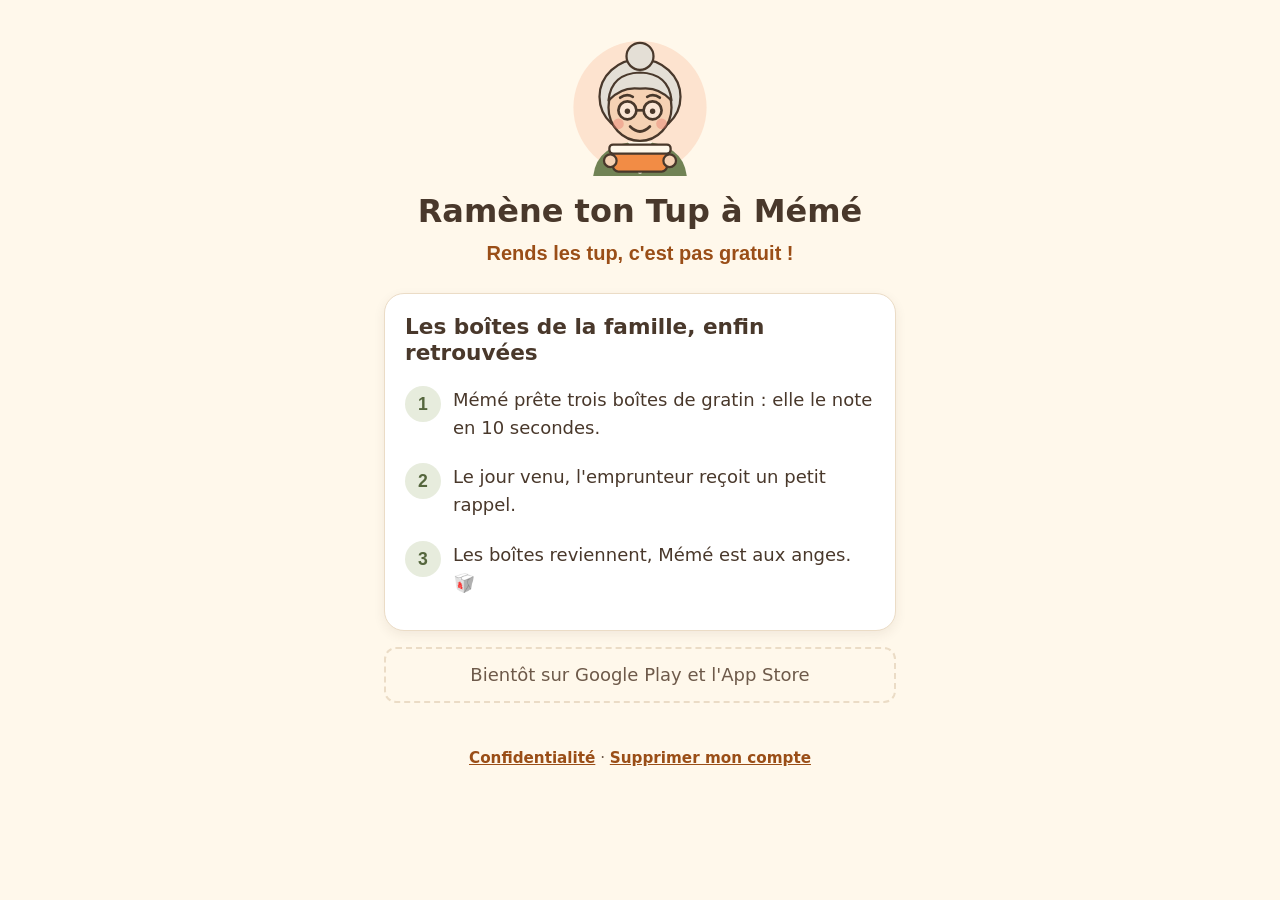
==== index.html @ 7b8d82e2 "Add files via upload" ====
<!doctype html>
<html lang="fr">
<head>
  <meta charset="utf-8">
  <meta name="viewport" content="width=device-width, initial-scale=1">
  <title>Ramène ton Tup à Mémé</title>
  <meta name="description" content="L'application familiale qui retrouve les boîtes prêtées. Rends les tup, c'est pas gratuit !">
  <link rel="stylesheet" href="style.css">
</head>
<body>
<main>
  <div class="hero">
    <img src="meme.svg" alt="" width="144" height="144">
    <h1>Ramène ton Tup à Mémé</h1>
    <p class="slogan">Rends les tup, c'est pas gratuit !</p>
  </div>

  <div class="card">
    <h2>Les boîtes de la famille, enfin retrouvées</h2>
    <ol class="steps">
      <li><span>Mémé prête trois boîtes de gratin : elle le note en 10 secondes.</span></li>
      <li><span>Le jour venu, l'emprunteur reçoit un petit rappel.</span></li>
      <li><span>Les boîtes reviennent, Mémé est aux anges. 🥡</span></li>
    </ol>
  </div>

  <div class="stores">
    <p class="soon">Bientôt sur Google Play et l'App Store</p>
  </div>

  <footer>
    <p><a href="confidentialite.html">Confidentialité</a> · <a href="suppression-compte.html">Supprimer mon compte</a></p>
  </footer>
</main>
</body>
</html>
---- style.css ----
/* Ramène ton Tup à Mémé — mini-site. Mêmes couleurs et contrastes que l'application. */
:root {
  --cream: #fff8eb;
  --surface: #ffffff;
  --surface-alt: #fbebd3;
  --border: #ebdcc6;
  --text: #49382b;
  --muted: #6e5a4a;
  --orange: #f28c45;
  --orange-soft: #fde3cf;
  --orange-text: #9a4e17;
  --olive-text: #55663d;
  --olive-soft: #e7ecdd;
  --danger-text: #a8443a;
  --danger-soft: #fbe1dd;
  --radius: 20px;
}

* { box-sizing: border-box; }

html { -webkit-text-size-adjust: 100%; }

body {
  margin: 0;
  background: var(--cream);
  color: var(--text);
  font-family: 'Nunito', system-ui, -apple-system, 'Segoe UI', Roboto, sans-serif;
  font-size: 1.125rem;
  line-height: 1.55;
}

main {
  max-width: 34rem;
  margin: 0 auto;
  padding: 2rem 1rem 3rem;
}

h1, h2, .code {
  font-family: 'Fredoka', 'Nunito', system-ui, sans-serif;
  font-weight: 600;
  line-height: 1.2;
}

h1 { font-size: 2rem; margin: 0.5rem 0; text-align: center; }
h2 { font-size: 1.35rem; margin: 0 0 0.75rem; }
p { margin: 0 0 0.75rem; }

.hero { text-align: center; margin-bottom: 1.5rem; }
.hero img { width: 9rem; height: 9rem; }
.slogan { color: var(--orange-text); font-family: 'Fredoka', sans-serif; font-weight: 600; font-size: 1.25rem; }

.card {
  background: var(--surface);
  border: 1px solid var(--border);
  border-radius: var(--radius);
  padding: 1.25rem;
  margin-bottom: 1rem;
  box-shadow: 0 4px 12px rgba(73, 56, 43, 0.08);
}

.code-box {
  background: var(--orange-soft);
  border-radius: 12px;
  padding: 1rem 0.5rem;
  text-align: center;
  margin: 0.5rem 0 0.75rem;
}

.code {
  font-size: 2.4rem;
  letter-spacing: 0.2em;
  margin: 0;
  /* Compense l'espacement après le dernier caractère pour rester centré */
  padding-left: 0.2em;
  user-select: all;
  -webkit-user-select: all;
}

.button {
  display: flex;
  align-items: center;
  justify-content: center;
  gap: 0.5rem;
  width: 100%;
  min-height: 4rem;
  padding: 0.75rem 1.5rem;
  border-radius: 999px;
  border: 2px solid var(--text);
  background: var(--surface);
  color: var(--text);
  font: 800 1.125rem/1.2 'Nunito', system-ui, sans-serif;
  text-decoration: none;
  cursor: pointer;
}

.button + .button { margin-top: 0.75rem; }

/* Bouton principal : texte brun sur orange (contraste 4.6:1, comme dans l'app) */
.button.primary { background: var(--orange); border-color: var(--orange); box-shadow: 0 6px 16px rgba(73, 56, 43, 0.16); }

.button:focus-visible { outline: 3px solid var(--text); outline-offset: 3px; }

.steps { margin: 0; padding: 0; list-style: none; counter-reset: step; }
.steps li {
  counter-increment: step;
  display: flex;
  gap: 0.75rem;
  align-items: flex-start;
  padding: 0.5rem 0;
}
.steps li::before {
  content: counter(step);
  flex: 0 0 2.25rem;
  height: 2.25rem;
  border-radius: 999px;
  background: var(--olive-soft);
  color: var(--olive-text);
  font: 600 1.1rem/2.25rem 'Fredoka', sans-serif;
  text-align: center;
}

.muted { color: var(--muted); font-size: 1rem; }
.center { text-align: center; }

.notice {
  border-radius: 12px;
  padding: 0.75rem 1rem;
  font-weight: 700;
}
.notice.ok { background: var(--olive-soft); color: var(--olive-text); }
.notice.error { background: var(--danger-soft); color: var(--danger-text); }

.stores { display: grid; gap: 0.75rem; }
.soon {
  border: 2px dashed var(--border);
  border-radius: 12px;
  padding: 0.75rem 1rem;
  color: var(--muted);
  text-align: center;
}

[hidden] { display: none !important; }

footer { text-align: center; color: var(--muted); font-size: 0.95rem; margin-top: 2rem; }
footer a { color: var(--orange-text); }

/* Pages de texte (confidentialité, suppression du compte) */
main a { color: var(--orange-text); font-weight: 700; }
.card ul { margin: 0 0 0.75rem; padding-left: 1.25rem; }
.card li { margin-bottom: 0.35rem; }
.card h2:not(:first-child) { margin-top: 1.25rem; }
.updated { text-align: center; color: var(--muted); font-size: 1rem; margin-bottom: 1.5rem; }
/* Repère les passages à compléter avant publication */
mark.todo { background: #ffe066; color: var(--text); padding: 0 0.25em; border-radius: 4px; }
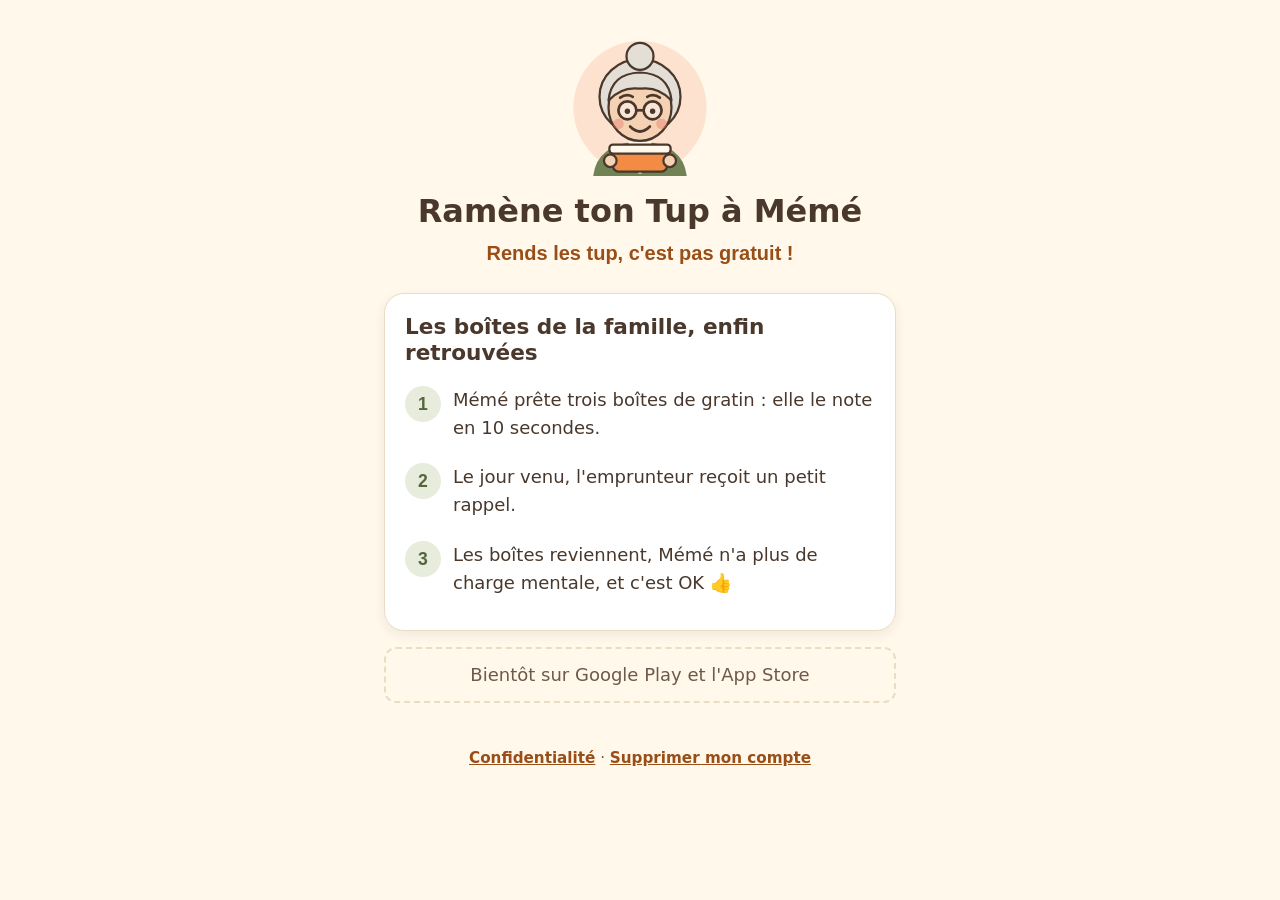
==== commit 380c34bf: "Add files via upload rectifications" ====
--- a/index.html
+++ b/index.html
@@ -20,7 +20,7 @@
     <ol class="steps">
       <li><span>Mémé prête trois boîtes de gratin : elle le note en 10 secondes.</span></li>
       <li><span>Le jour venu, l'emprunteur reçoit un petit rappel.</span></li>
-      <li><span>Les boîtes reviennent, Mémé est aux anges. 🥡</span></li>
+      <li><span>Les boîtes reviennent, Mémé n'a plus de charge mentale, et c'est OK 👍</span></li>
     </ol>
   </div>
 
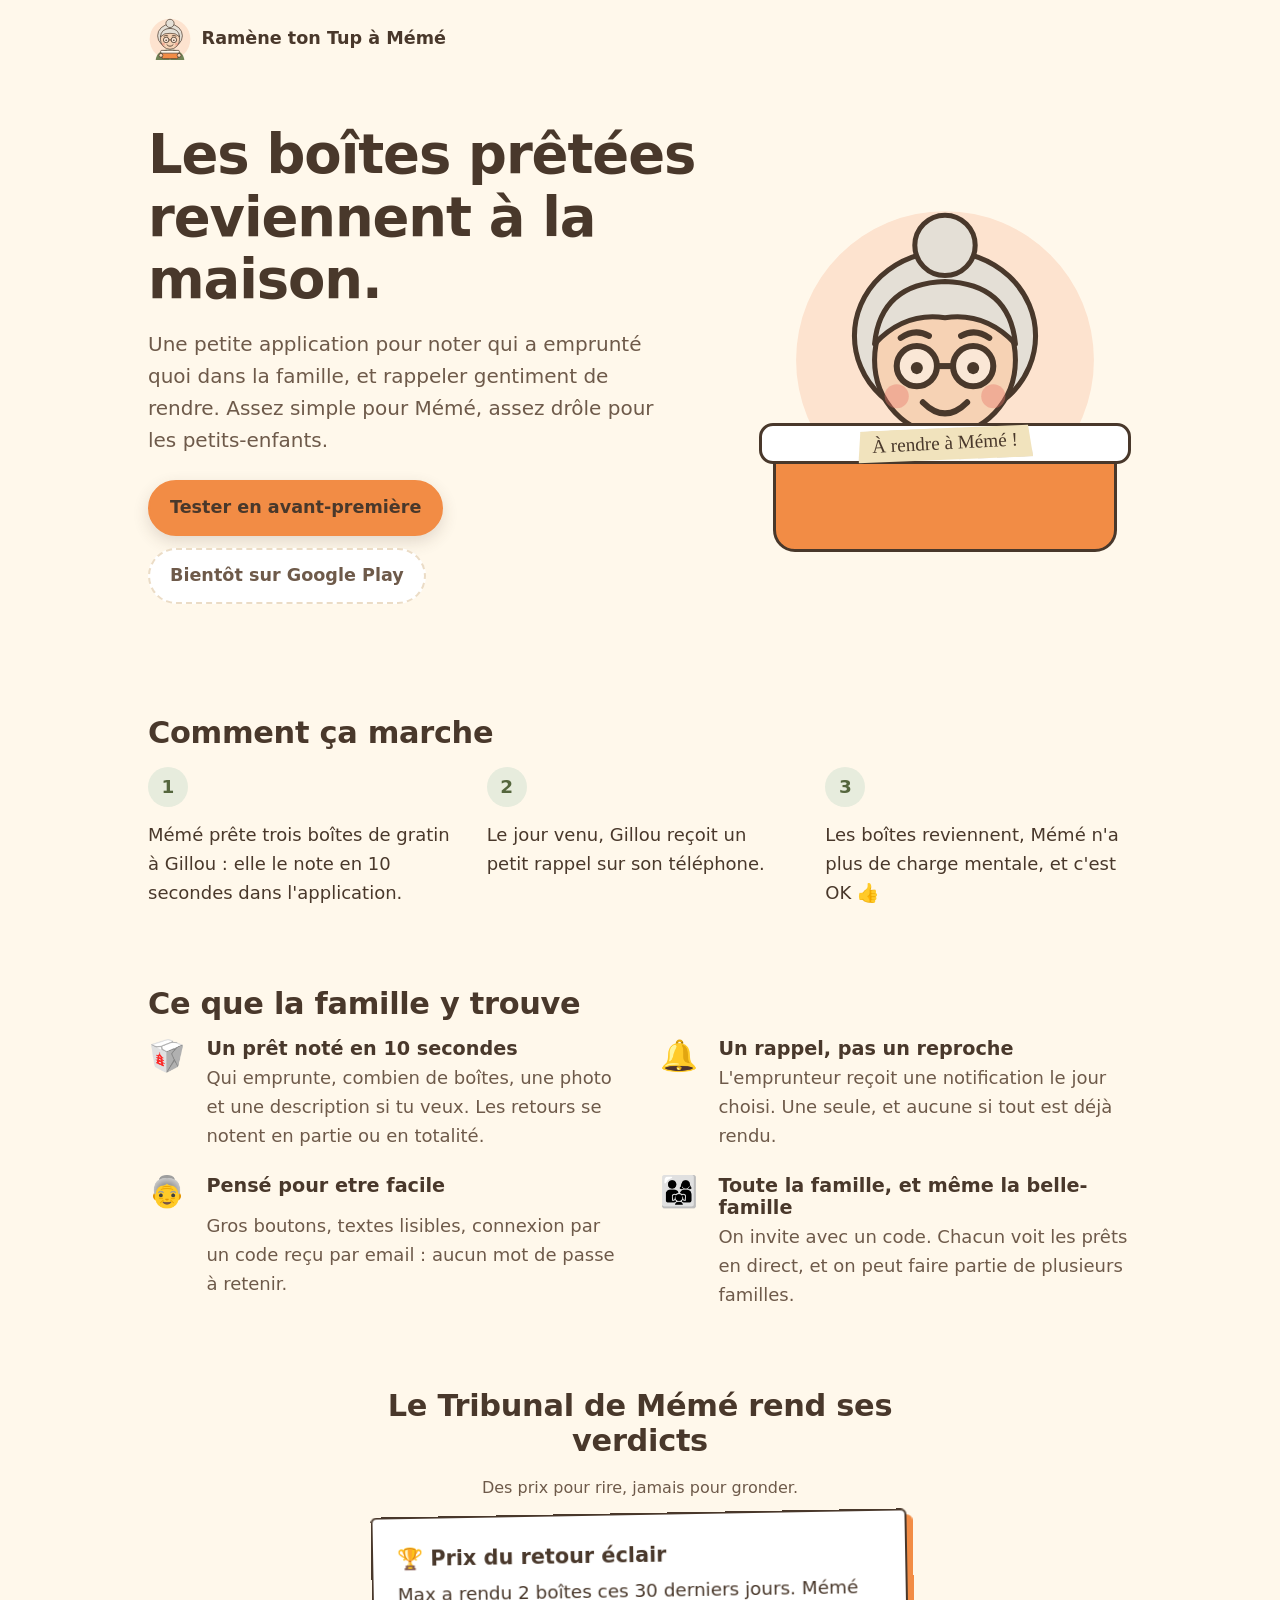
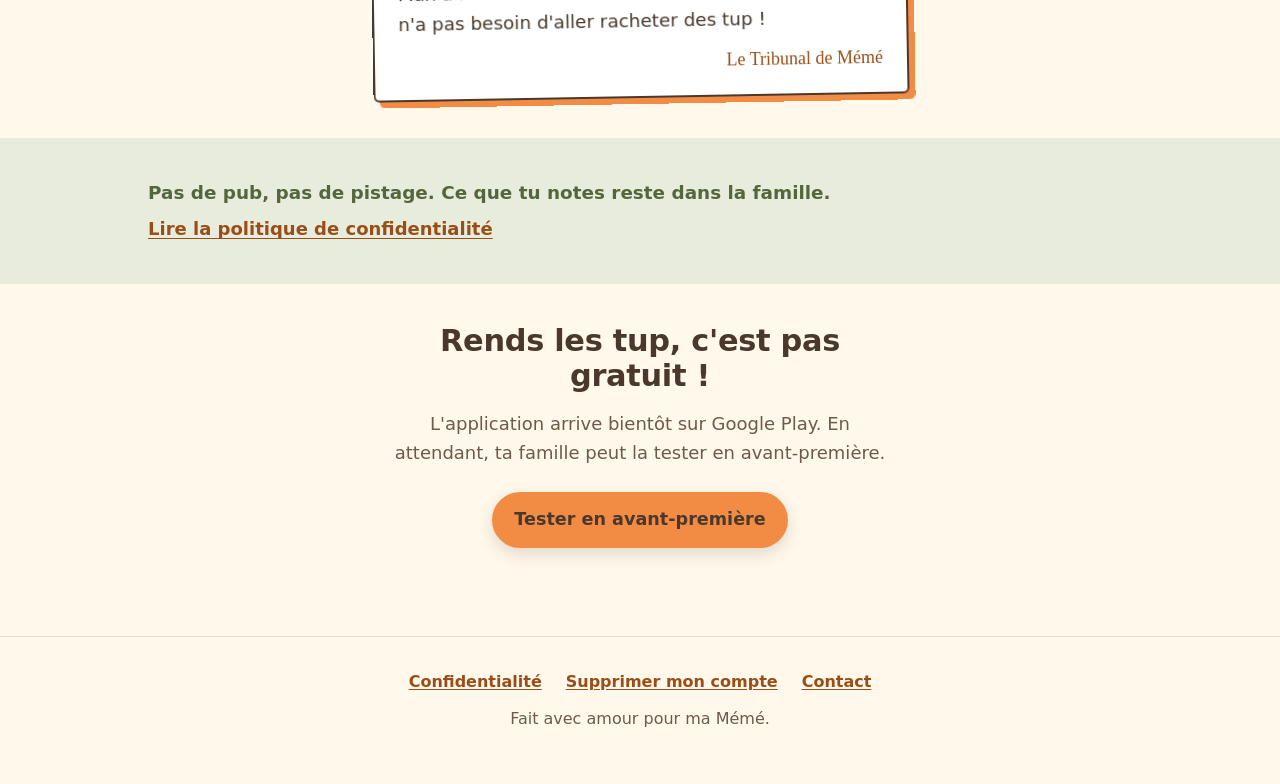
==== commit 75a95f88: "Add files via upload V2 site vitrine" ====
--- a/index.html
+++ b/index.html
@@ -4,33 +4,123 @@
   <meta charset="utf-8">
   <meta name="viewport" content="width=device-width, initial-scale=1">
   <title>Ramène ton Tup à Mémé</title>
-  <meta name="description" content="L'application familiale qui retrouve les boîtes prêtées. Rends les tup, c'est pas gratuit !">
+  <meta name="description" content="L'application familiale qui note les boîtes prêtées et rappelle de les rendre. Rends les tup, c'est pas gratuit !">
+  <meta name="theme-color" content="#FFF8EB">
+  <meta property="og:type" content="website">
+  <meta property="og:locale" content="fr_FR">
+  <meta property="og:title" content="Ramène ton Tup à Mémé">
+  <meta property="og:description" content="Les boîtes prêtées reviennent à la maison. Rends les tup, c'est pas gratuit !">
+  <link rel="icon" href="meme.svg" type="image/svg+xml">
+  <link rel="apple-touch-icon" href="apple-touch-icon.png">
   <link rel="stylesheet" href="style.css">
 </head>
 <body>
+<header class="site-header">
+  <div class="wrap">
+    <a class="brand" href="./"><img src="meme.svg" alt="" width="44" height="44">Ramène ton Tup à Mémé</a>
+  </div>
+</header>
+
 <main>
-  <div class="hero">
-    <img src="meme.svg" alt="" width="144" height="144">
-    <h1>Ramène ton Tup à Mémé</h1>
-    <p class="slogan">Rends les tup, c'est pas gratuit !</p>
+  <section class="hero">
+    <div class="wrap">
+      <div class="hero-text">
+        <h1>Les boîtes prêtées reviennent à la maison.</h1>
+        <p class="lead">Une petite application pour noter qui a emprunté quoi dans la famille, et rappeler gentiment de rendre. Assez simple pour Mémé, assez drôle pour les petits-enfants.</p>
+        <div class="hero-actions">
+          <a class="button primary" href="mailto:bonjour@ramenetontup.fr?subject=Je%20veux%20tester%20l'application">Tester en avant-première</a>
+          <span class="button soon" aria-disabled="true">Bientôt sur Google Play</span>
+        </div>
+      </div>
+
+      <div class="scene" aria-hidden="true">
+        <img class="meme" src="meme.svg" alt="" width="200" height="200">
+        <div class="tup">
+          <div class="tup-lid"><span class="tape">À rendre à Mémé !</span></div>
+          <div class="tup-body"></div>
+        </div>
+      </div>
+    </div>
+  </section>
+
+  <section class="how">
+    <div class="wrap">
+      <h2>Comment ça marche</h2>
+      <ol class="steps">
+        <li><span>Mémé prête trois boîtes de gratin à Gillou : elle le note en 10 secondes dans l'application.</span></li>
+        <li><span>Le jour venu, Gillou reçoit un petit rappel sur son téléphone.</span></li>
+        <li><span>Les boîtes reviennent, Mémé n'a plus de charge mentale, et c'est OK 👍</span></li>
+      </ol>
+    </div>
+  </section>
+
+  <section>
+    <div class="wrap">
+      <h2>Ce que la famille y trouve</h2>
+      <ul class="features">
+        <li>
+          <span class="icon" aria-hidden="true">🥡</span>
+          <h3>Un prêt noté en 10 secondes</h3>
+          <p>Qui emprunte, combien de boîtes, une photo et une description si tu veux. Les retours se notent en partie ou en totalité.</p>
+        </li>
+        <li>
+          <span class="icon" aria-hidden="true">🔔</span>
+          <h3>Un rappel, pas un reproche</h3>
+          <p>L'emprunteur reçoit une notification le jour choisi. Une seule, et aucune si tout est déjà rendu.</p>
+        </li>
+        <li>
+          <span class="icon" aria-hidden="true">👵</span>
+          <h3>Pensé pour etre facile</h3>
+          <p>Gros boutons, textes lisibles, connexion par un code reçu par email : aucun mot de passe à retenir.</p>
+        </li>
+        <li>
+          <span class="icon" aria-hidden="true">👨‍👩‍👧</span>
+          <h3>Toute la famille, et même la belle-famille</h3>
+          <p>On invite avec un code. Chacun voit les prêts en direct, et on peut faire partie de plusieurs familles.</p>
+        </li>
+      </ul>
+    </div>
+  </section>
+
+  <section class="tribunal">
+    <div class="narrow">
+      <h2 class="center">Le Tribunal de Mémé rend ses verdicts</h2>
+      <p class="center muted">Des prix pour rire, jamais pour gronder.</p>
+      <div class="verdict">
+        <p class="prize">🏆 Prix du retour éclair</p>
+        <p class="ruling">Max a rendu 2 boîtes ces 30 derniers jours. Mémé n'a pas besoin d'aller racheter des tup !</p>
+        <p class="signature">Le Tribunal de Mémé</p>
+      </div>
+    </div>
+  </section>
+
+  <section class="reassure">
+    <div class="wrap">
+      <p>Pas de pub, pas de pistage. Ce que tu notes reste dans la famille.</p>
+      <a href="confidentialite.html">Lire la politique de confidentialité</a>
+    </div>
+  </section>
+
+  <section class="closing">
+    <div class="narrow">
+      <h2>Rends les tup, c'est pas gratuit !</h2>
+      <p class="lead">L'application arrive bientôt sur Google Play. En attendant, ta famille peut la tester en avant-première.</p>
+      <div class="hero-actions">
+        <a class="button primary" href="mailto:bonjour@ramenetontup.fr?subject=Je%20veux%20tester%20l'application">Tester en avant-première</a>
+      </div>
+    </div>
+  </section>
+</main>
+
+<footer>
+  <div class="wrap">
+    <nav aria-label="Liens utiles">
+      <a href="confidentialite.html">Confidentialité</a>
+      <a href="suppression-compte.html">Supprimer mon compte</a>
+      <a href="mailto:bonjour@ramenetontup.fr">Contact</a>
+    </nav>
+    <p>Fait avec amour pour ma Mémé.</p>
   </div>
-
-  <div class="card">
-    <h2>Les boîtes de la famille, enfin retrouvées</h2>
-    <ol class="steps">
-      <li><span>Mémé prête trois boîtes de gratin : elle le note en 10 secondes.</span></li>
-      <li><span>Le jour venu, l'emprunteur reçoit un petit rappel.</span></li>
-      <li><span>Les boîtes reviennent, Mémé n'a plus de charge mentale, et c'est OK 👍</span></li>
-    </ol>
-  </div>
-
-  <div class="stores">
-    <p class="soon">Bientôt sur Google Play et l'App Store</p>
-  </div>
-
-  <footer>
-    <p><a href="confidentialite.html">Confidentialité</a> · <a href="suppression-compte.html">Supprimer mon compte</a></p>
-  </footer>
-</main>
+</footer>
 </body>
 </html>
--- a/style.css
+++ b/style.css
@@ -1,4 +1,5 @@
-/* Ramène ton Tup à Mémé — mini-site. Mêmes couleurs et contrastes que l'application. */
+/* Ramène ton Tup à Mémé — mini-site. Mêmes couleurs et contrastes que l'application.
+   Aucune police ni script à télécharger : la page reste légère et ne collecte rien. */
 :root {
   --cream: #fff8eb;
   --surface: #ffffff;
@@ -9,45 +10,193 @@
   --orange: #f28c45;
   --orange-soft: #fde3cf;
   --orange-text: #9a4e17;
+  --olive: #718355;
   --olive-text: #55663d;
   --olive-soft: #e7ecdd;
+  --red: #e87568;
   --danger-text: #a8443a;
   --danger-soft: #fbe1dd;
+  --tape: #f1e3bd;
   --radius: 20px;
+  /* Arrondie quand le système en a une (iPhone, Mac), sinon la police du téléphone */
+  --round: ui-rounded, 'SF Pro Rounded', 'Nunito', 'Segoe UI Variable Display', system-ui, -apple-system, 'Segoe UI', Roboto, sans-serif;
+  --body: 'Nunito', system-ui, -apple-system, 'Segoe UI', Roboto, sans-serif;
+  /* L'écriture au feutre de Mémé sur le scotch */
+  --marker: 'Segoe Print', 'Bradley Hand', 'Chalkboard SE', 'Comic Neue', cursive;
 }
 
 * { box-sizing: border-box; }
-
 html { -webkit-text-size-adjust: 100%; }
 
 body {
   margin: 0;
   background: var(--cream);
   color: var(--text);
-  font-family: 'Nunito', system-ui, -apple-system, 'Segoe UI', Roboto, sans-serif;
+  font-family: var(--body);
   font-size: 1.125rem;
-  line-height: 1.55;
-}
-
-main {
+  line-height: 1.6;
+}
+
+h1, h2, h3, .code { font-family: var(--round); font-weight: 700; line-height: 1.15; }
+h1 { font-size: clamp(2.1rem, 7vw, 3.4rem); letter-spacing: -0.02em; margin: 0 0 1rem; }
+h2 { font-size: clamp(1.45rem, 4.5vw, 1.9rem); letter-spacing: -0.01em; margin: 0 0 1rem; }
+h3 { font-size: 1.2rem; margin: 0 0 0.25rem; }
+p { margin: 0 0 0.75rem; }
+
+a { color: var(--orange-text); font-weight: 700; text-underline-offset: 0.15em; }
+a:focus-visible, .button:focus-visible { outline: 3px solid var(--text); outline-offset: 3px; border-radius: 6px; }
+
+.wrap { max-width: 64rem; margin: 0 auto; padding: 0 1.25rem; }
+.narrow { max-width: 36rem; margin: 0 auto; padding: 0 1.25rem; }
+
+/* ---------------------------------------------------------------- En-tête et pied de page */
+.site-header { padding: 1rem 0; }
+.site-header .wrap { display: flex; align-items: center; justify-content: space-between; gap: 1rem; }
+.brand { display: inline-flex; align-items: center; gap: 0.6rem; color: var(--text); text-decoration: none; font-family: var(--round); font-weight: 700; font-size: 1.1rem; }
+.brand img { width: 2.75rem; height: 2.75rem; }
+
+footer { border-top: 1px solid var(--border); margin-top: 3rem; padding: 2rem 0 2.5rem; color: var(--muted); font-size: 1rem; text-align: center; }
+footer nav { display: flex; flex-wrap: wrap; justify-content: center; gap: 0.5rem 1.5rem; margin-bottom: 0.75rem; }
+
+/* ---------------------------------------------------------------- Accueil : la boîte de Mémé */
+.hero { padding: 1.5rem 0 3rem; }
+.hero .wrap { display: grid; gap: 2rem; align-items: center; }
+.hero-text .lead { font-size: 1.25rem; color: var(--muted); max-width: 32rem; }
+.hero-actions { display: flex; flex-wrap: wrap; gap: 0.75rem; margin-top: 1.5rem; }
+.hero-actions .button { width: auto; }
+
+/* Sur téléphone, Mémé passe avant le titre : c'est elle qu'on voit en premier */
+.scene { position: relative; width: min(15rem, 70%); margin: 0 auto 2rem; order: -1; container-type: inline-size; }
+.scene .meme { display: block; width: 86%; height: auto; margin: 0 auto; }
+/* La grande boîte posée dans les mains de Mémé */
+.tup { position: absolute; left: 4%; right: 4%; bottom: -12%; }
+.tup-lid {
+  position: relative;
+  height: 11cqw;
+  margin: 0 -4%;
+  background: var(--surface);
+  border: 3px solid var(--text);
+  border-radius: 14px;
+  z-index: 1;
+  transform-origin: 10% 100%;
+  animation: lid 1.1s 0.4s ease-in-out both;
+}
+.tup-body {
+  height: 25cqw;
+  margin-top: -6px;
+  background: var(--orange);
+  border: 3px solid var(--text);
+  border-radius: 6px 6px 22px 22px;
+}
+/* Le scotch avec le nom au feutre, comme sur les vraies boîtes */
+.tape {
+  position: absolute;
+  left: 50%;
+  top: 50%;
+  width: max-content;
+  max-width: 108%;
+  padding: 0.15rem 0.9rem;
+  background: var(--tape);
+  box-shadow: 0 1px 2px rgba(73, 56, 43, 0.2);
+  font-family: var(--marker);
+  font-size: clamp(0.8rem, 5.5cqw, 1.2rem);
+  line-height: 1.5;
+  white-space: nowrap;
+  transform: translate(-50%, -50%) rotate(-3deg);
+  clip-path: polygon(2% 0, 98% 6%, 100% 100%, 0 94%);
+}
+@keyframes lid {
+  0% { transform: translateY(0) rotate(0); }
+  35% { transform: translateY(-22px) rotate(-6deg); }
+  65% { transform: translateY(-22px) rotate(-6deg); }
+  100% { transform: translateY(0) rotate(0); }
+}
+@media (prefers-reduced-motion: reduce) { .tup-lid { animation: none; } }
+
+@media (min-width: 52rem) {
+  .hero { padding: 3rem 0 4.5rem; }
+  .hero .wrap { grid-template-columns: 1.2fr 0.8fr; gap: 3rem; }
+  .scene { width: 100%; max-width: 24rem; order: 0; margin-bottom: 1.5rem; }
+}
+
+/* ---------------------------------------------------------------- Sections de l'accueil */
+section { padding: 2.5rem 0; }
+
+.steps { margin: 0; padding: 0; list-style: none; counter-reset: step; display: grid; gap: 1rem; }
+.steps li { counter-increment: step; display: flex; gap: 0.9rem; align-items: flex-start; }
+.steps li::before {
+  content: counter(step);
+  flex: 0 0 2.5rem;
+  height: 2.5rem;
+  border-radius: 999px;
+  background: var(--olive-soft);
+  color: var(--olive-text);
+  font: 700 1.15rem/2.5rem var(--round);
+  text-align: center;
+}
+.how .steps { max-width: 40rem; }
+@media (min-width: 52rem) {
+  .how .steps { grid-template-columns: repeat(3, 1fr); max-width: none; gap: 2rem; }
+  .how .steps li { flex-direction: column; }
+  .how .steps li::before { flex: none; width: 2.5rem; }
+}
+
+.features { list-style: none; margin: 0; padding: 0; display: grid; gap: 1.5rem 2.5rem; }
+.features li { display: grid; grid-template-columns: 2.75rem 1fr; gap: 0 0.9rem; }
+.features .icon { grid-row: span 2; font-size: 1.9rem; line-height: 1; padding-top: 0.15rem; }
+.features p { color: var(--muted); margin: 0; }
+@media (min-width: 52rem) { .features { grid-template-columns: 1fr 1fr; } }
+
+/* Un verdict du Tribunal, présenté comme le billet que Mémé glisserait dans la boîte */
+.verdict {
+  background: var(--surface);
+  border: 2px solid var(--text);
+  border-radius: 6px;
+  padding: 1.5rem 1.5rem 1.25rem;
   max-width: 34rem;
   margin: 0 auto;
-  padding: 2rem 1rem 3rem;
-}
-
-h1, h2, .code {
-  font-family: 'Fredoka', 'Nunito', system-ui, sans-serif;
-  font-weight: 600;
-  line-height: 1.2;
-}
-
-h1 { font-size: 2rem; margin: 0.5rem 0; text-align: center; }
-h2 { font-size: 1.35rem; margin: 0 0 0.75rem; }
-p { margin: 0 0 0.75rem; }
-
-.hero { text-align: center; margin-bottom: 1.5rem; }
-.hero img { width: 9rem; height: 9rem; }
-.slogan { color: var(--orange-text); font-family: 'Fredoka', sans-serif; font-weight: 600; font-size: 1.25rem; }
+  box-shadow: 6px 6px 0 var(--orange);
+  transform: rotate(-1deg);
+}
+.verdict .prize { font-family: var(--round); font-weight: 700; font-size: 1.3rem; margin-bottom: 0.25rem; }
+.verdict .ruling { font-size: 1.15rem; }
+.verdict .signature { font-family: var(--marker); text-align: right; color: var(--orange-text); margin: 0; }
+
+.reassure { background: var(--olive-soft); }
+.reassure .wrap { display: flex; flex-wrap: wrap; gap: 0.5rem 2rem; align-items: center; justify-content: space-between; }
+.reassure p { margin: 0; font-size: 1.15rem; color: var(--olive-text); font-weight: 700; }
+
+.closing { text-align: center; }
+.closing .lead { color: var(--muted); max-width: 32rem; margin: 0 auto 1.5rem; }
+.closing .hero-actions { justify-content: center; }
+
+/* ---------------------------------------------------------------- Boutons */
+.button {
+  display: inline-flex;
+  align-items: center;
+  justify-content: center;
+  gap: 0.5rem;
+  width: 100%;
+  min-height: 3.5rem;
+  padding: 0.75rem 1.25rem;
+  border-radius: 999px;
+  border: 2px solid var(--text);
+  background: var(--surface);
+  color: var(--text);
+  font: 800 1.1rem/1.2 var(--body);
+  text-decoration: none;
+  cursor: pointer;
+}
+.button + .button { margin-top: 0.75rem; }
+.hero-actions .button + .button { margin-top: 0; }
+/* Texte brun sur orange : contraste 4.6:1, comme dans l'app */
+.button.primary { background: var(--orange); border-color: var(--orange); box-shadow: 0 6px 16px rgba(73, 56, 43, 0.16); }
+.button.soon { border-style: dashed; border-color: var(--border); color: var(--muted); cursor: default; }
+
+/* ---------------------------------------------------------------- Pages de texte */
+.page-title { text-align: center; padding: 1rem 0 1.5rem; }
+.page-title h1 { font-size: clamp(1.9rem, 6vw, 2.4rem); margin-bottom: 0.5rem; }
+.updated { color: var(--muted); font-size: 1rem; margin: 0; }
 
 .card {
   background: var(--surface);
@@ -55,100 +204,24 @@
   border-radius: var(--radius);
   padding: 1.25rem;
   margin-bottom: 1rem;
-  box-shadow: 0 4px 12px rgba(73, 56, 43, 0.08);
-}
-
-.code-box {
-  background: var(--orange-soft);
-  border-radius: 12px;
-  padding: 1rem 0.5rem;
-  text-align: center;
-  margin: 0.5rem 0 0.75rem;
-}
-
-.code {
-  font-size: 2.4rem;
-  letter-spacing: 0.2em;
-  margin: 0;
-  /* Compense l'espacement après le dernier caractère pour rester centré */
-  padding-left: 0.2em;
-  user-select: all;
-  -webkit-user-select: all;
-}
-
-.button {
-  display: flex;
-  align-items: center;
-  justify-content: center;
-  gap: 0.5rem;
-  width: 100%;
-  min-height: 4rem;
-  padding: 0.75rem 1.5rem;
-  border-radius: 999px;
-  border: 2px solid var(--text);
-  background: var(--surface);
-  color: var(--text);
-  font: 800 1.125rem/1.2 'Nunito', system-ui, sans-serif;
-  text-decoration: none;
-  cursor: pointer;
-}
-
-.button + .button { margin-top: 0.75rem; }
-
-/* Bouton principal : texte brun sur orange (contraste 4.6:1, comme dans l'app) */
-.button.primary { background: var(--orange); border-color: var(--orange); box-shadow: 0 6px 16px rgba(73, 56, 43, 0.16); }
-
-.button:focus-visible { outline: 3px solid var(--text); outline-offset: 3px; }
-
-.steps { margin: 0; padding: 0; list-style: none; counter-reset: step; }
-.steps li {
-  counter-increment: step;
-  display: flex;
-  gap: 0.75rem;
-  align-items: flex-start;
-  padding: 0.5rem 0;
-}
-.steps li::before {
-  content: counter(step);
-  flex: 0 0 2.25rem;
-  height: 2.25rem;
-  border-radius: 999px;
-  background: var(--olive-soft);
-  color: var(--olive-text);
-  font: 600 1.1rem/2.25rem 'Fredoka', sans-serif;
-  text-align: center;
-}
+}
+.card.summary { background: var(--olive-soft); border-color: transparent; }
+.card h2 { font-size: 1.35rem; margin-bottom: 0.75rem; }
+.card h2:not(:first-child) { margin-top: 1.25rem; }
+.card ul { margin: 0 0 0.75rem; padding-left: 1.25rem; }
+.card li { margin-bottom: 0.35rem; }
+.card .steps { gap: 0.25rem; margin-bottom: 0.75rem; }
+.card .steps li::before { flex-basis: 2.25rem; height: 2.25rem; line-height: 2.25rem; }
 
 .muted { color: var(--muted); font-size: 1rem; }
 .center { text-align: center; }
 
-.notice {
-  border-radius: 12px;
-  padding: 0.75rem 1rem;
-  font-weight: 700;
-}
+/* ---------------------------------------------------------------- Lien d'invitation (étape 11) */
+.code-box { background: var(--orange-soft); border-radius: 12px; padding: 1rem 0.5rem; text-align: center; margin: 0.5rem 0 0.75rem; }
+.code { font-size: 2.4rem; letter-spacing: 0.2em; margin: 0; padding-left: 0.2em; user-select: all; -webkit-user-select: all; }
+.notice { border-radius: 12px; padding: 0.75rem 1rem; font-weight: 700; }
 .notice.ok { background: var(--olive-soft); color: var(--olive-text); }
 .notice.error { background: var(--danger-soft); color: var(--danger-text); }
-
 .stores { display: grid; gap: 0.75rem; }
-.soon {
-  border: 2px dashed var(--border);
-  border-radius: 12px;
-  padding: 0.75rem 1rem;
-  color: var(--muted);
-  text-align: center;
-}
 
 [hidden] { display: none !important; }
-
-footer { text-align: center; color: var(--muted); font-size: 0.95rem; margin-top: 2rem; }
-footer a { color: var(--orange-text); }
-
-/* Pages de texte (confidentialité, suppression du compte) */
-main a { color: var(--orange-text); font-weight: 700; }
-.card ul { margin: 0 0 0.75rem; padding-left: 1.25rem; }
-.card li { margin-bottom: 0.35rem; }
-.card h2:not(:first-child) { margin-top: 1.25rem; }
-.updated { text-align: center; color: var(--muted); font-size: 1rem; margin-bottom: 1.5rem; }
-/* Repère les passages à compléter avant publication */
-mark.todo { background: #ffe066; color: var(--text); padding: 0 0.25em; border-radius: 4px; }
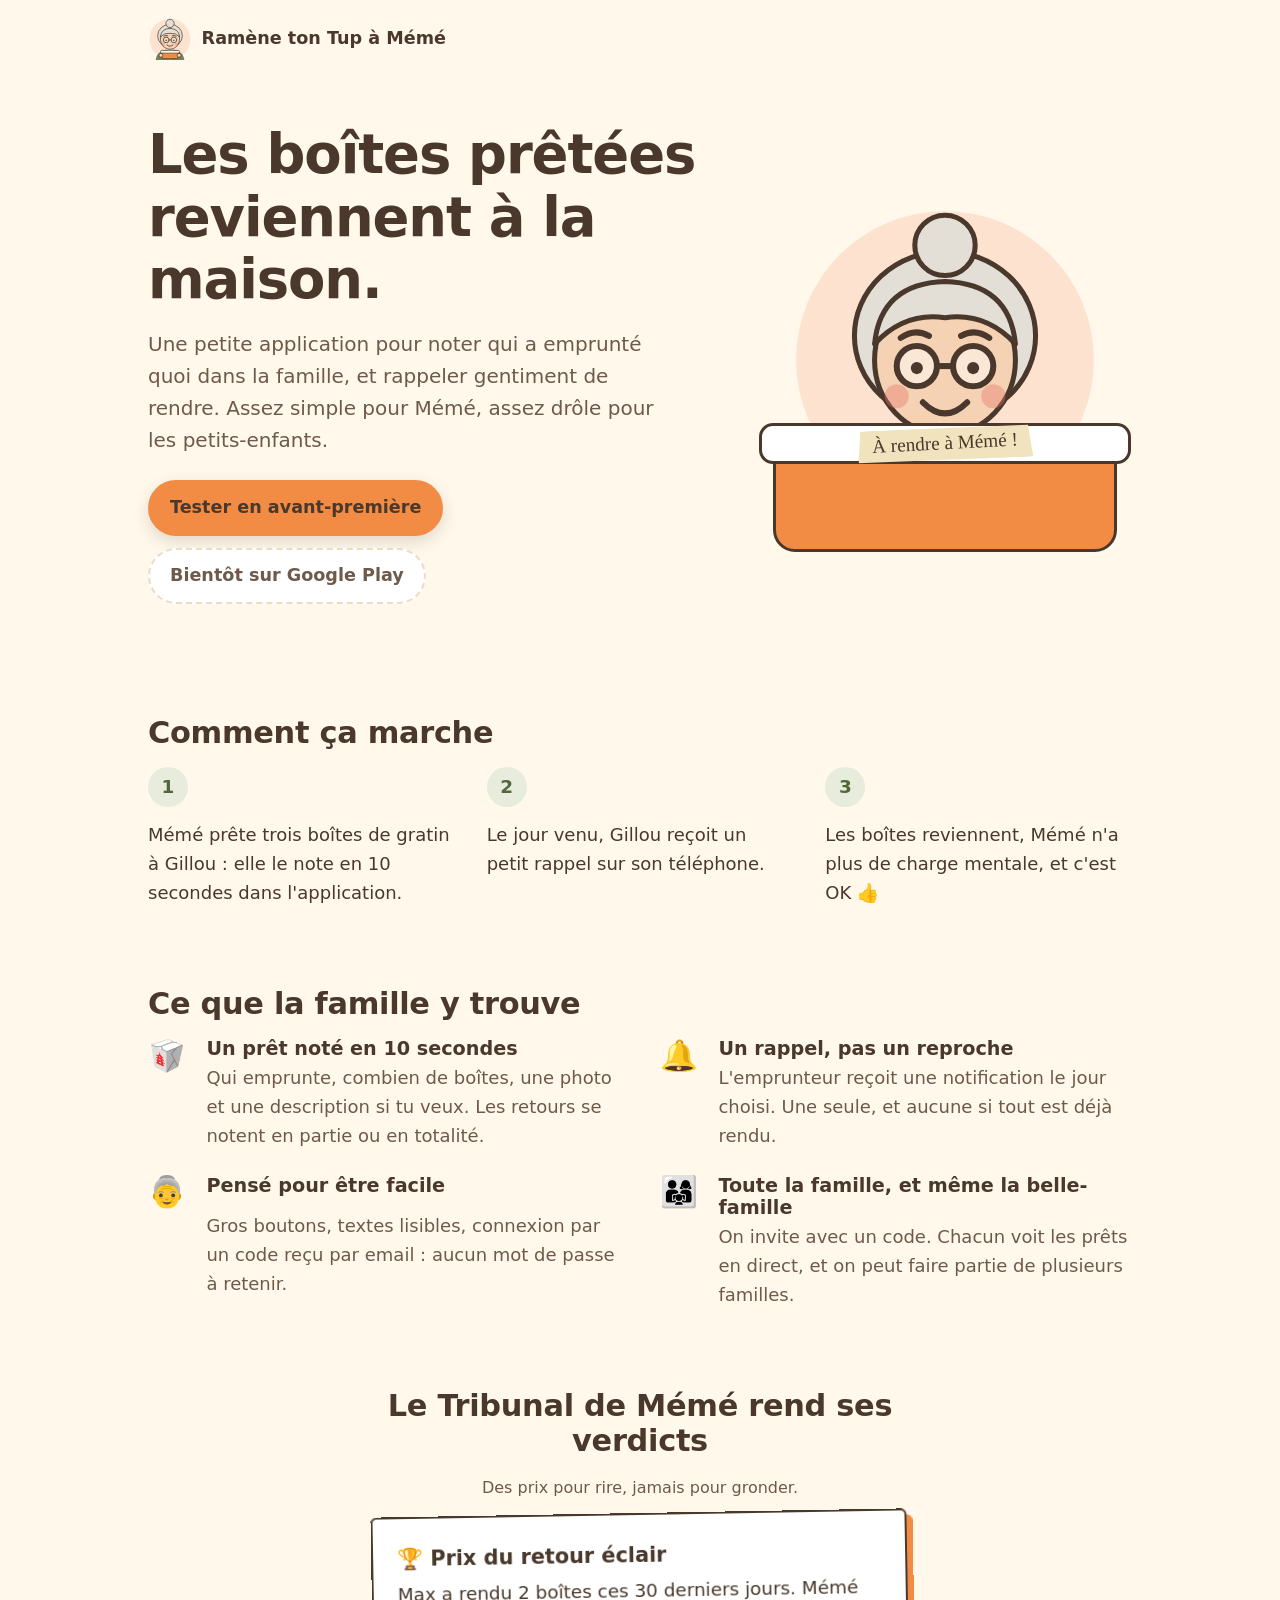
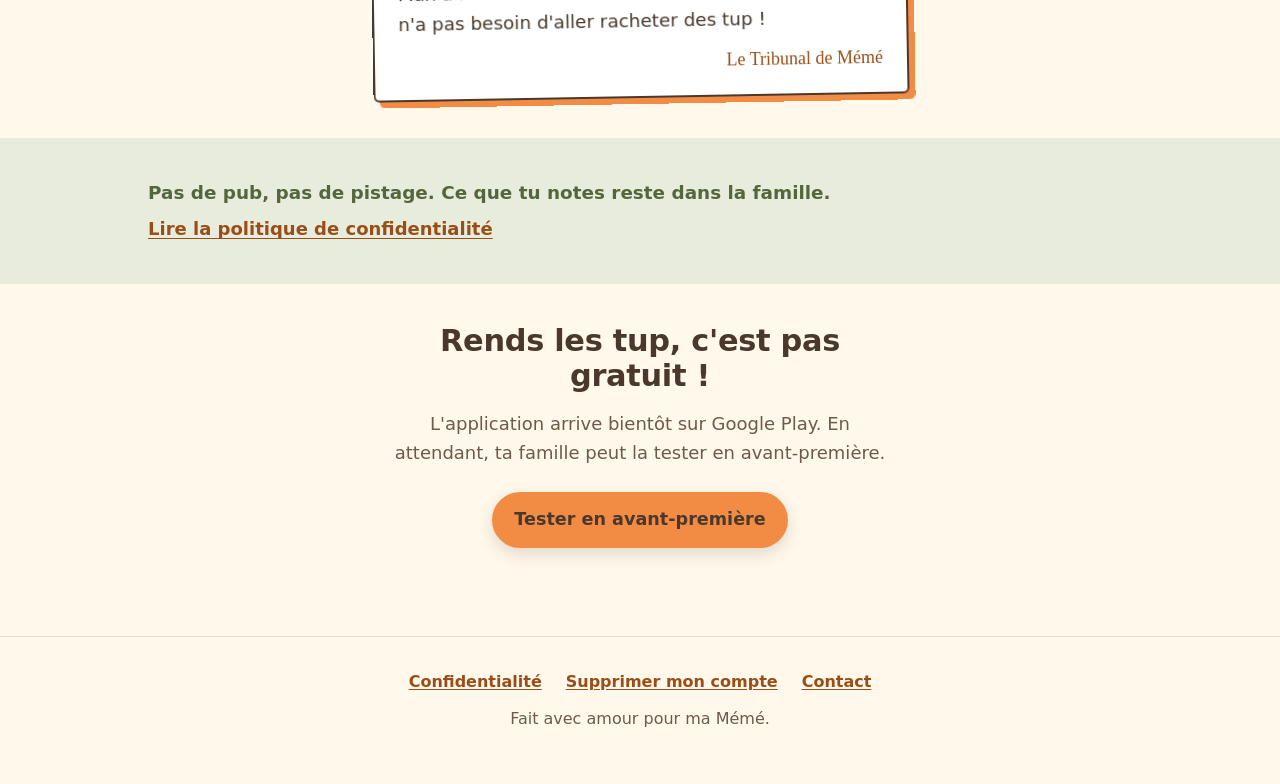
==== commit 47a5869f: "Add files via upload" ====
--- a/index.html
+++ b/index.html
@@ -10,6 +10,10 @@
   <meta property="og:locale" content="fr_FR">
   <meta property="og:title" content="Ramène ton Tup à Mémé">
   <meta property="og:description" content="Les boîtes prêtées reviennent à la maison. Rends les tup, c'est pas gratuit !">
+  <meta property="og:url" content="https://ramenetontup.fr/">
+  <meta property="og:image" content="https://ramenetontup.fr/og-image.png">
+  <meta property="og:image:width" content="1200">
+  <meta property="og:image:height" content="630">
   <link rel="icon" href="meme.svg" type="image/svg+xml">
   <link rel="apple-touch-icon" href="apple-touch-icon.png">
   <link rel="stylesheet" href="style.css">
@@ -70,7 +74,7 @@
         </li>
         <li>
           <span class="icon" aria-hidden="true">👵</span>
-          <h3>Pensé pour etre facile</h3>
+          <h3>Pensé pour être facile</h3>
           <p>Gros boutons, textes lisibles, connexion par un code reçu par email : aucun mot de passe à retenir.</p>
         </li>
         <li>
--- a/style.css
+++ b/style.css
@@ -218,7 +218,7 @@
 
 /* ---------------------------------------------------------------- Lien d'invitation (étape 11) */
 .code-box { background: var(--orange-soft); border-radius: 12px; padding: 1rem 0.5rem; text-align: center; margin: 0.5rem 0 0.75rem; }
-.code { font-size: 2.4rem; letter-spacing: 0.2em; margin: 0; padding-left: 0.2em; user-select: all; -webkit-user-select: all; }
+.code { font-size: clamp(1.9rem, 9vw, 2.4rem); letter-spacing: 0.12em; white-space: nowrap; margin: 0; padding-left: 0.12em; user-select: all; -webkit-user-select: all; }
 .notice { border-radius: 12px; padding: 0.75rem 1rem; font-weight: 700; }
 .notice.ok { background: var(--olive-soft); color: var(--olive-text); }
 .notice.error { background: var(--danger-soft); color: var(--danger-text); }
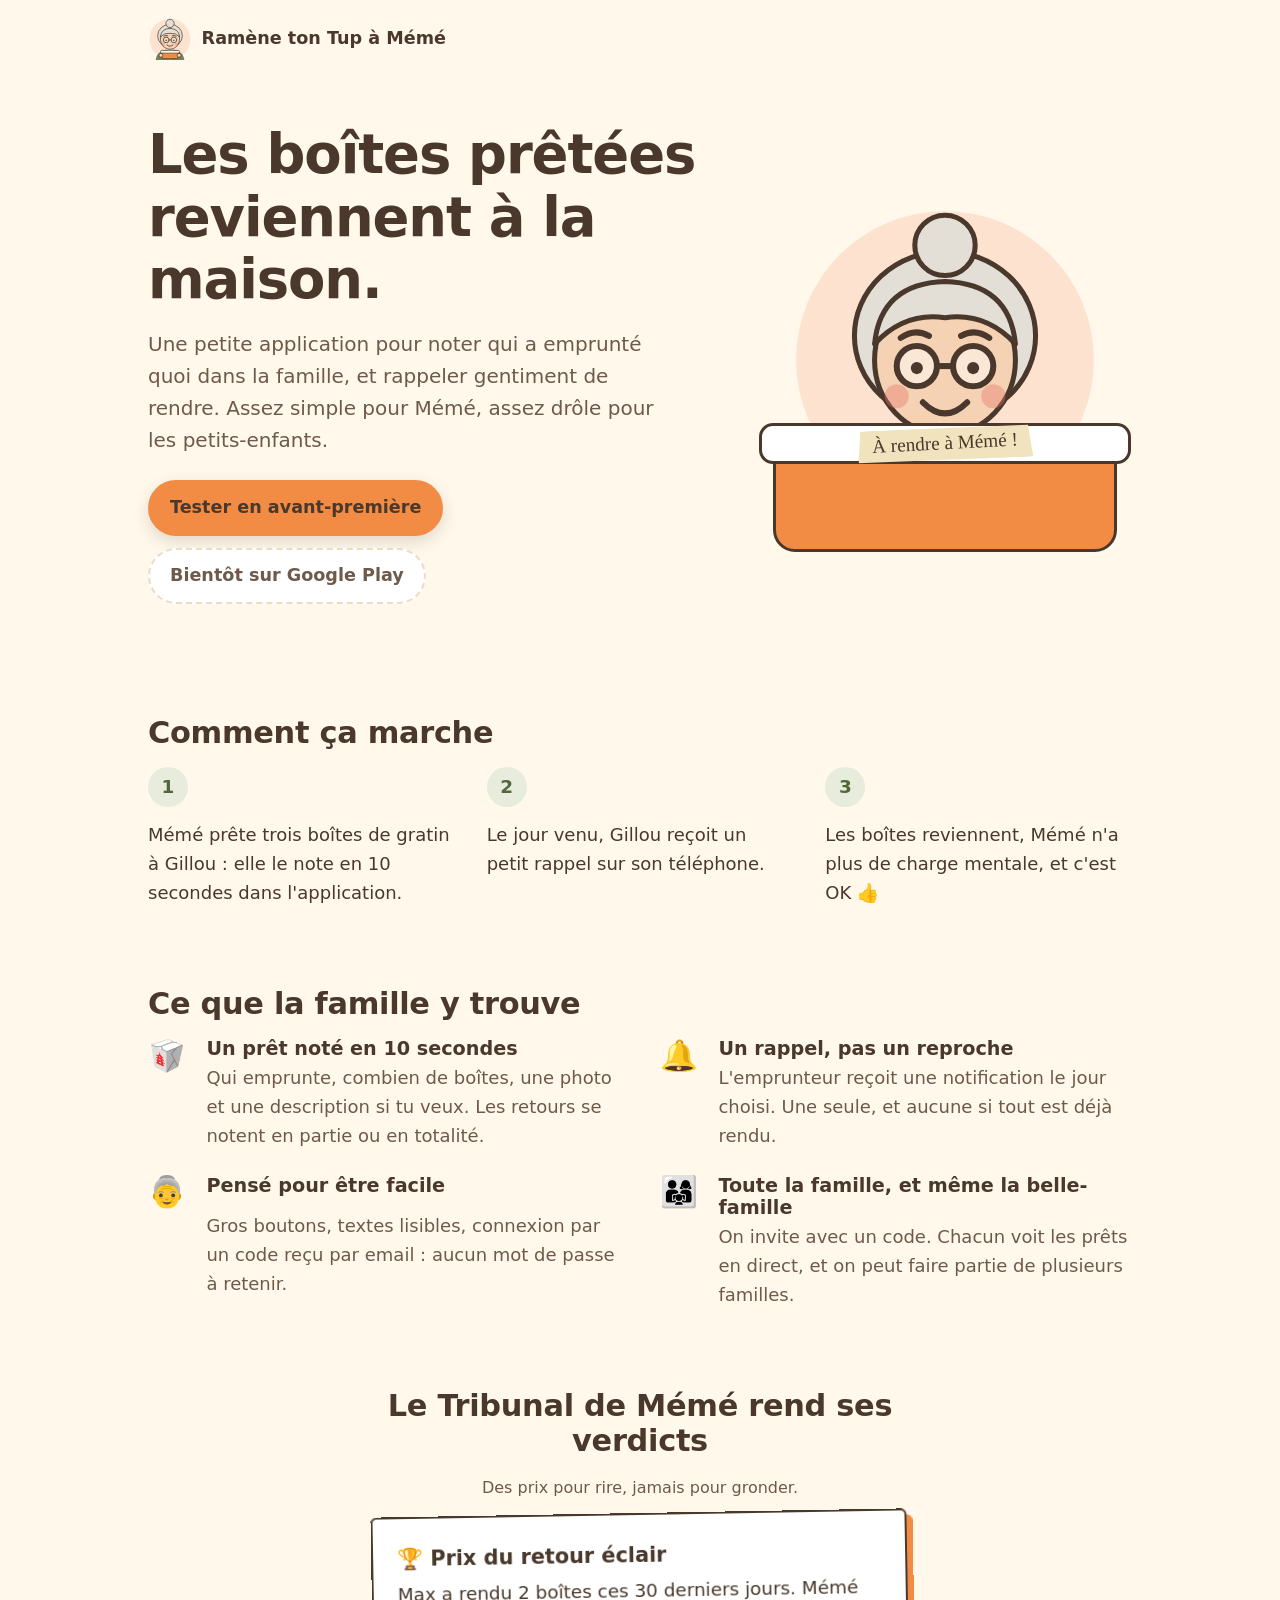
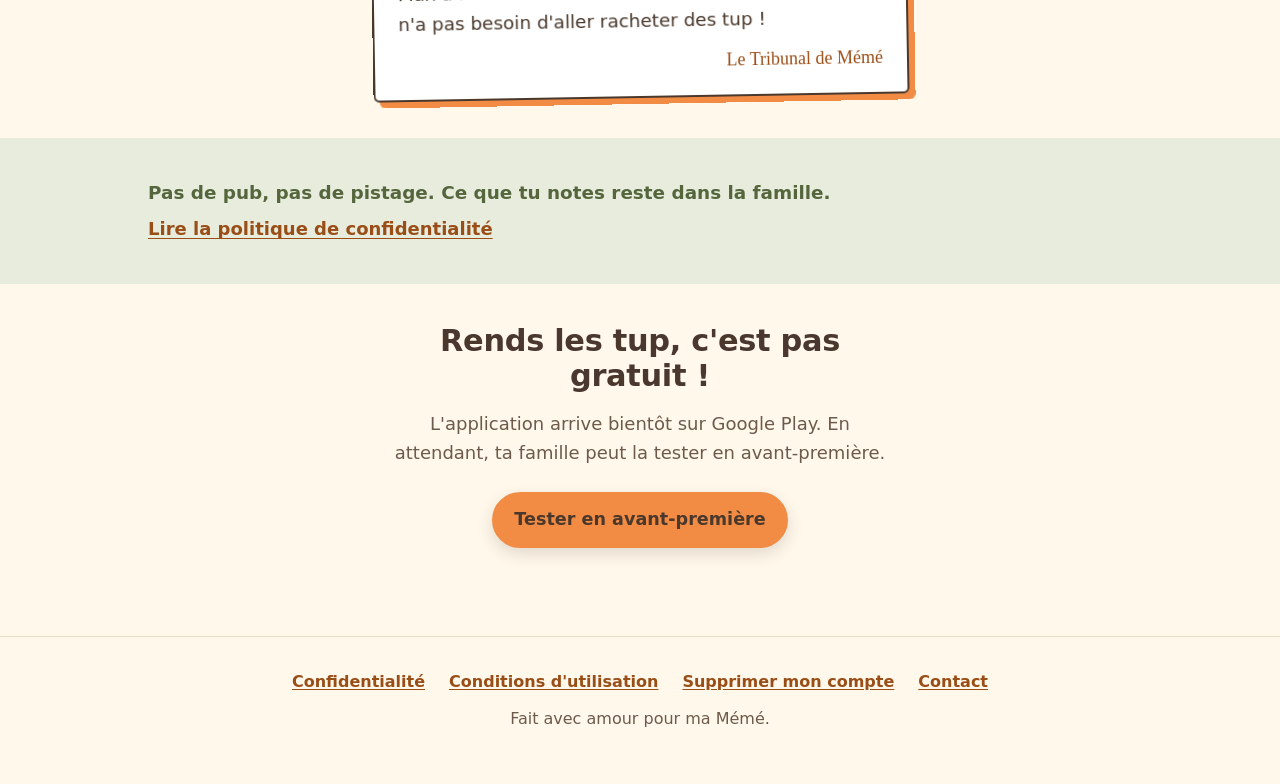
==== commit a41d7481: "Add files via upload" ====
--- a/index.html
+++ b/index.html
@@ -120,6 +120,7 @@
   <div class="wrap">
     <nav aria-label="Liens utiles">
       <a href="confidentialite.html">Confidentialité</a>
+      <a href="conditions.html">Conditions d'utilisation</a>
       <a href="suppression-compte.html">Supprimer mon compte</a>
       <a href="mailto:bonjour@ramenetontup.fr">Contact</a>
     </nav>
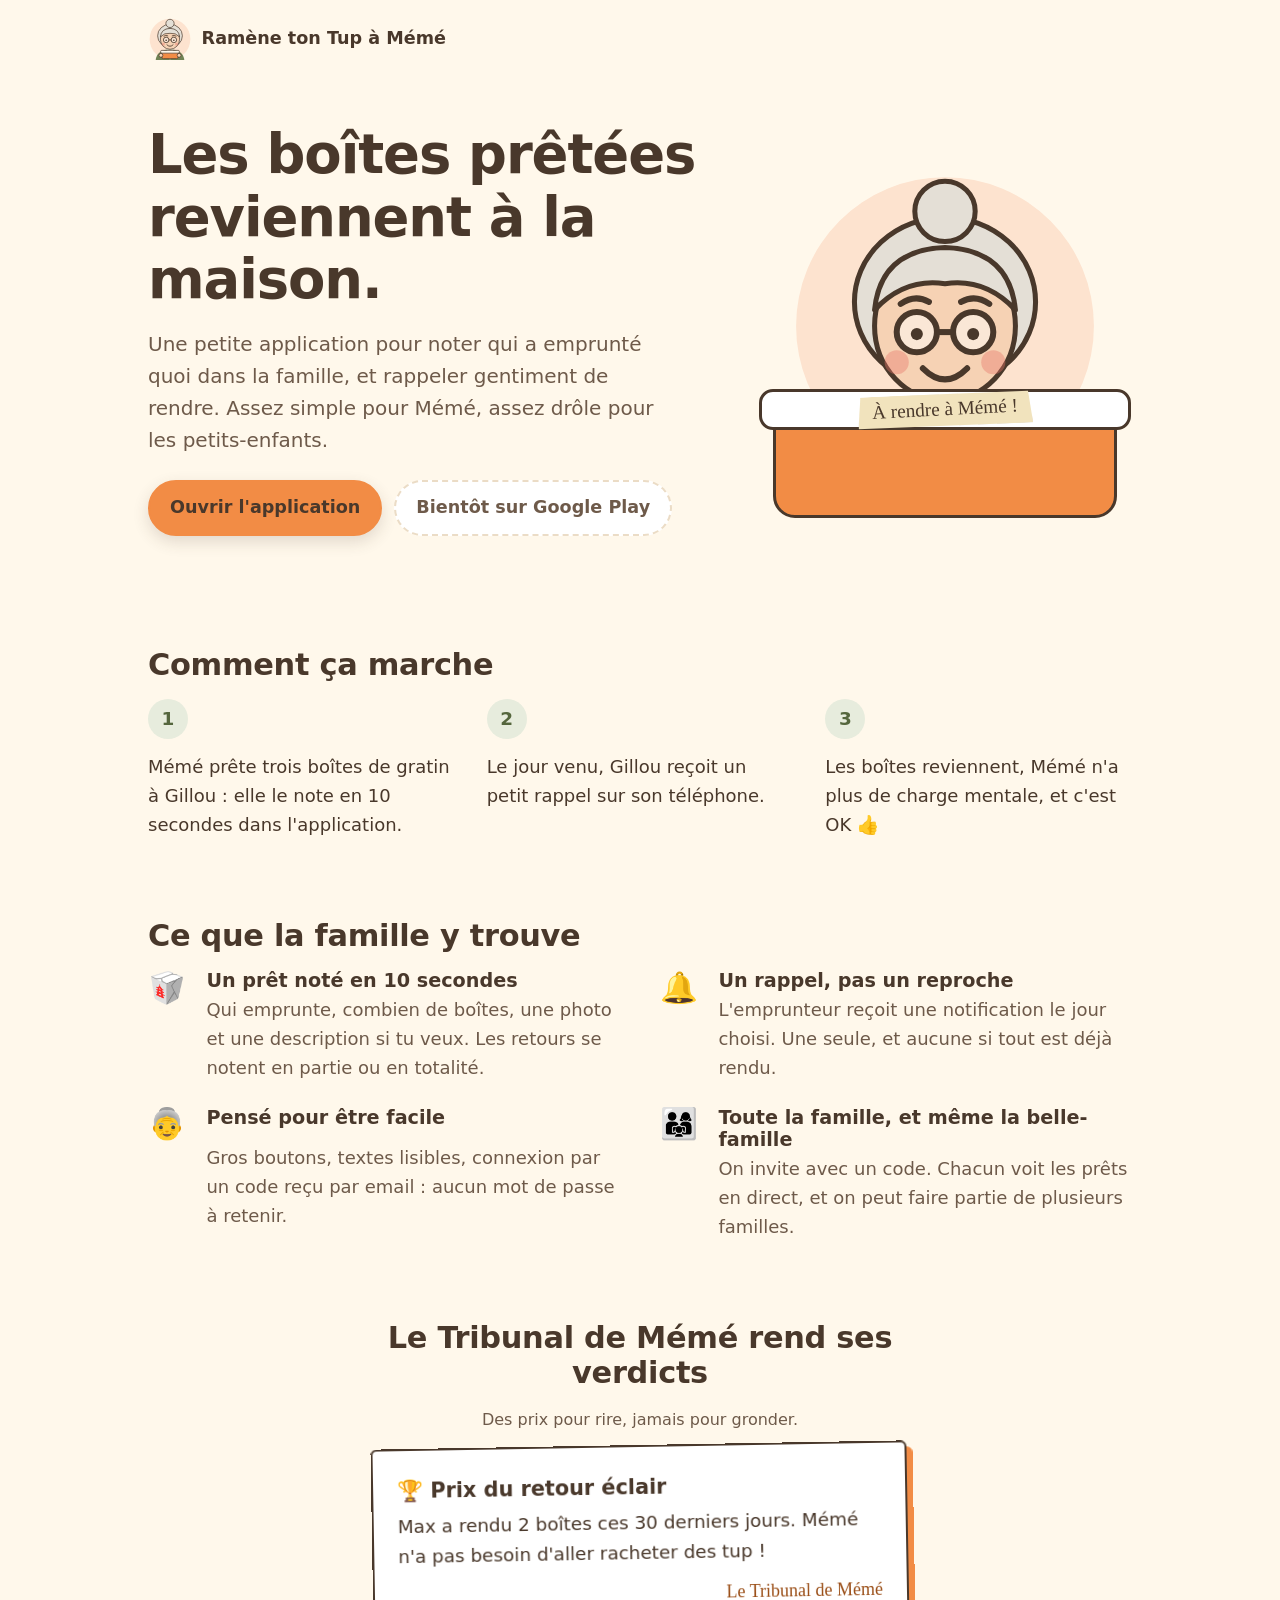
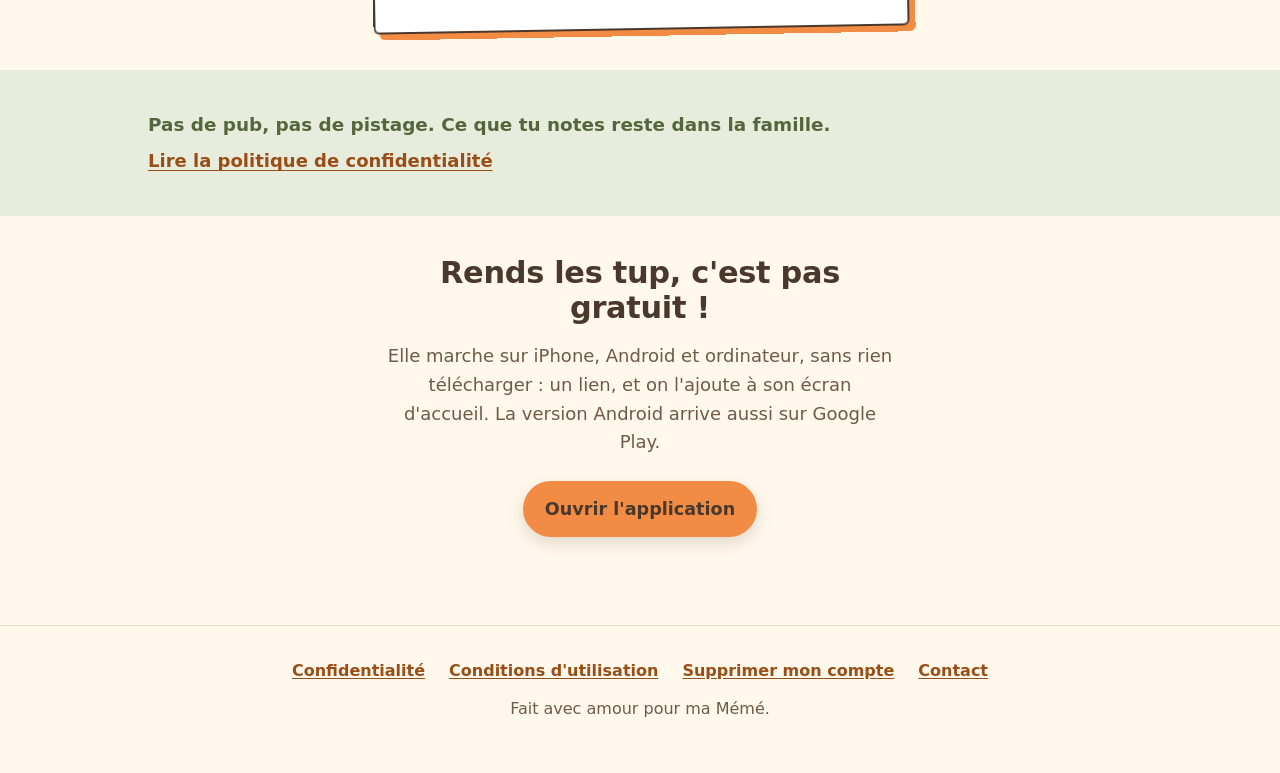
==== commit 2541142e: "Add files via upload" ====
--- a/index.html
+++ b/index.html
@@ -32,7 +32,7 @@
         <h1>Les boîtes prêtées reviennent à la maison.</h1>
         <p class="lead">Une petite application pour noter qui a emprunté quoi dans la famille, et rappeler gentiment de rendre. Assez simple pour Mémé, assez drôle pour les petits-enfants.</p>
         <div class="hero-actions">
-          <a class="button primary" href="mailto:bonjour@ramenetontup.fr?subject=Je%20veux%20tester%20l'application">Tester en avant-première</a>
+          <a class="button primary" href="https://app.ramenetontup.fr/">Ouvrir l'application</a>
           <span class="button soon" aria-disabled="true">Bientôt sur Google Play</span>
         </div>
       </div>
@@ -108,9 +108,9 @@
   <section class="closing">
     <div class="narrow">
       <h2>Rends les tup, c'est pas gratuit !</h2>
-      <p class="lead">L'application arrive bientôt sur Google Play. En attendant, ta famille peut la tester en avant-première.</p>
+      <p class="lead">Elle marche sur iPhone, Android et ordinateur, sans rien télécharger : un lien, et on l'ajoute à son écran d'accueil. La version Android arrive aussi sur Google Play.</p>
       <div class="hero-actions">
-        <a class="button primary" href="mailto:bonjour@ramenetontup.fr?subject=Je%20veux%20tester%20l'application">Tester en avant-première</a>
+        <a class="button primary" href="https://app.ramenetontup.fr/">Ouvrir l'application</a>
       </div>
     </div>
   </section>
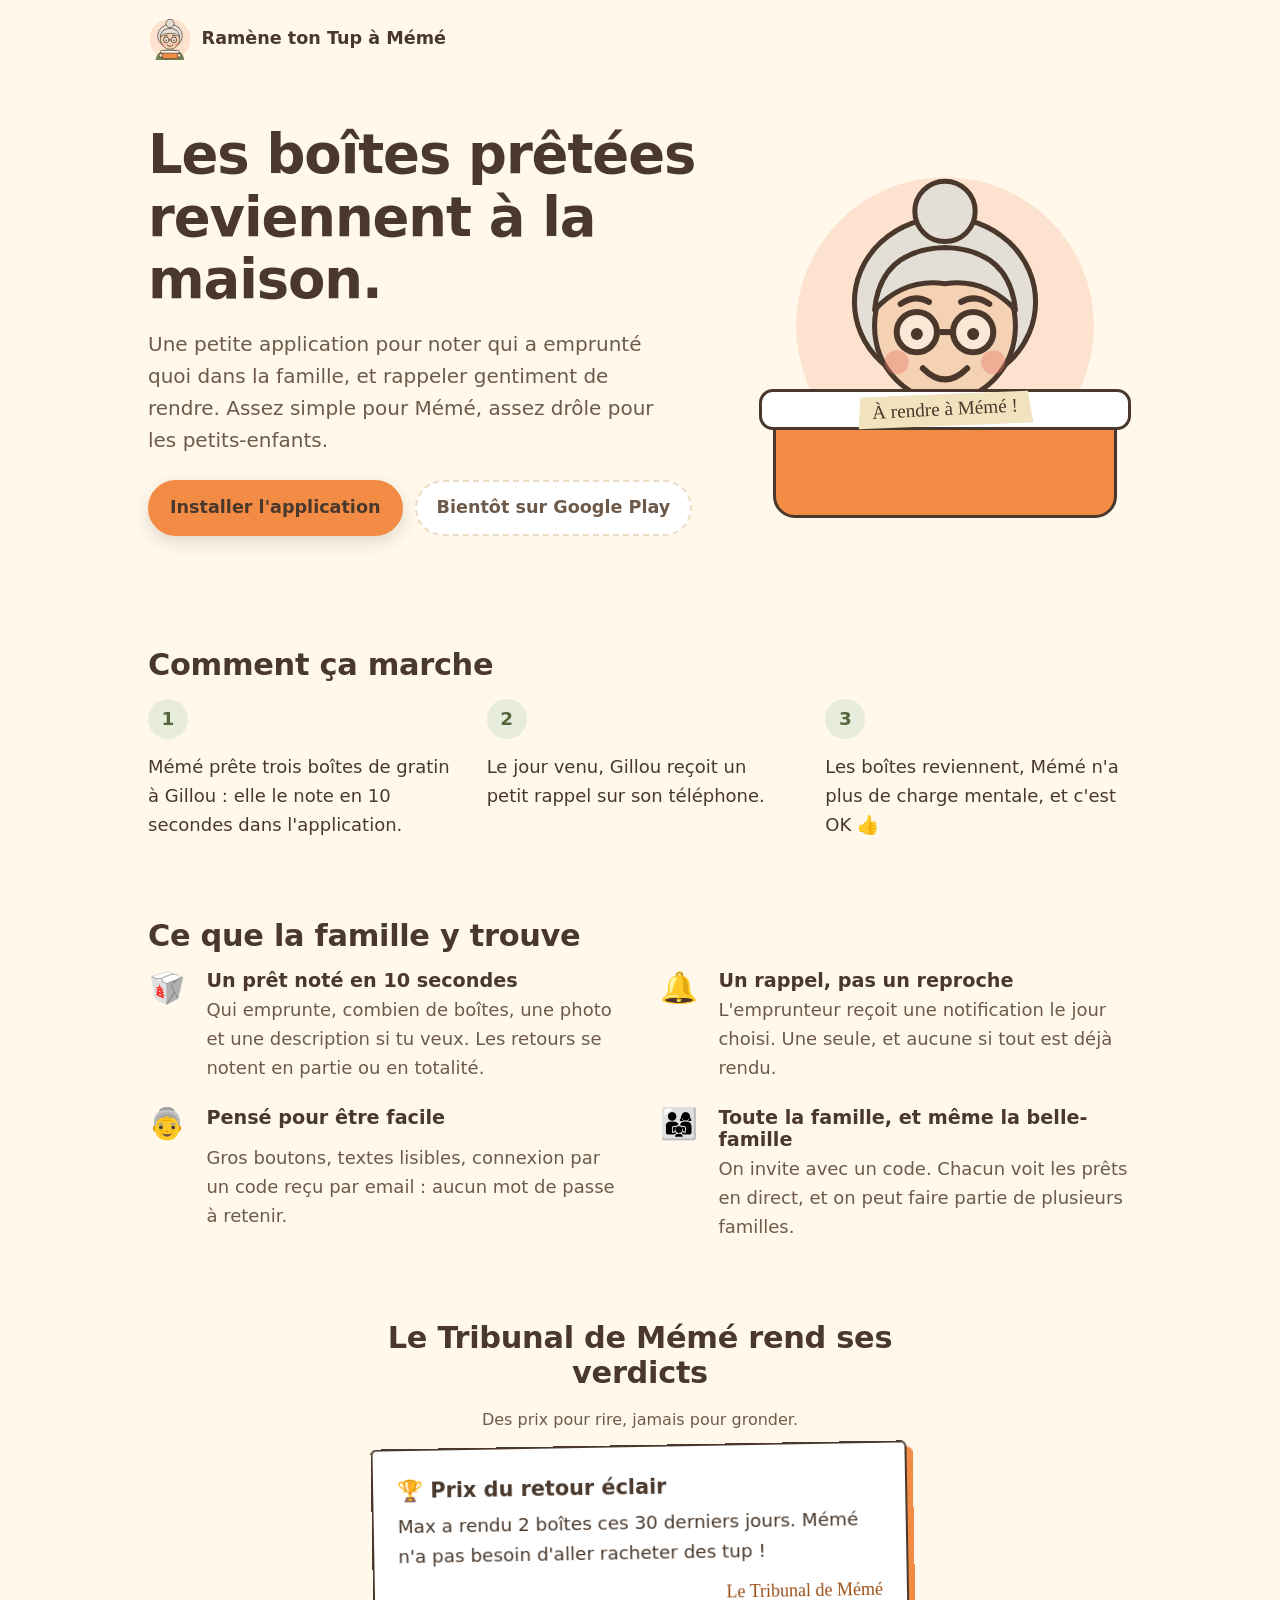
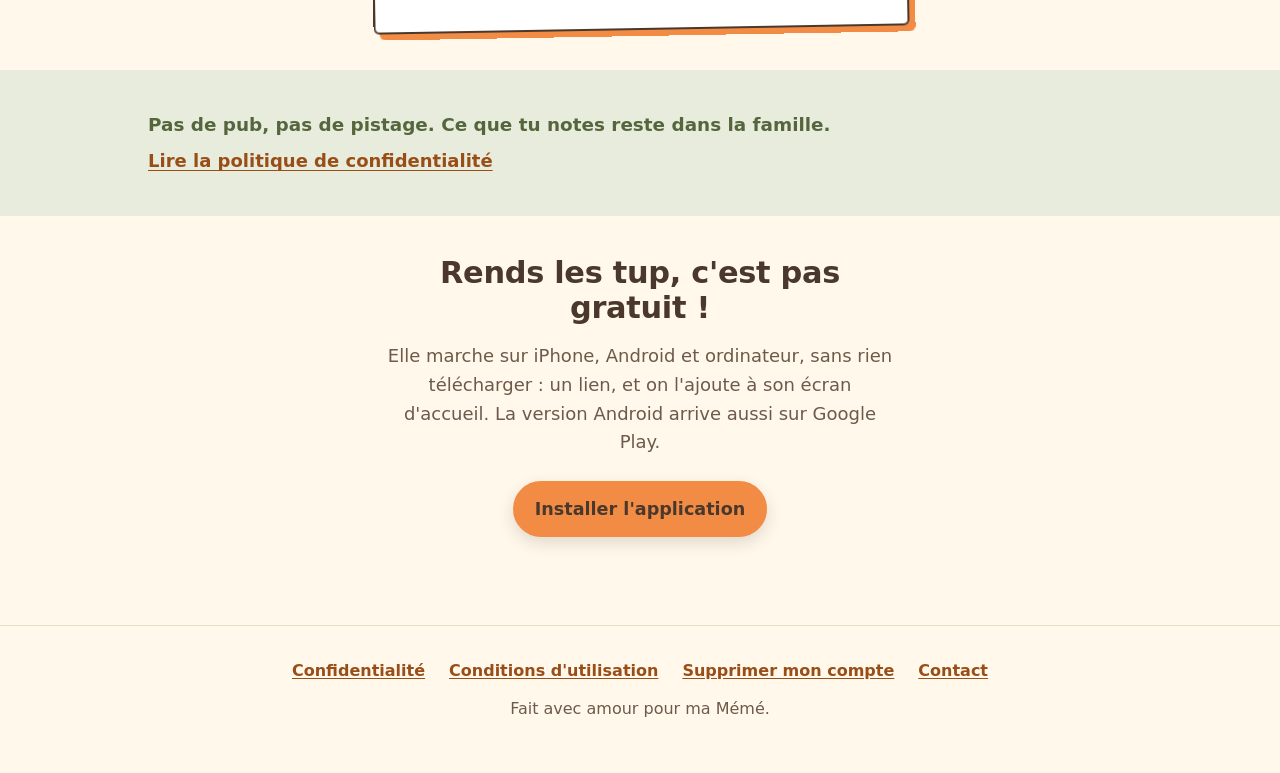
==== commit ef3092c3: "Add files via upload" ====
--- a/index.html
+++ b/index.html
@@ -32,7 +32,7 @@
         <h1>Les boîtes prêtées reviennent à la maison.</h1>
         <p class="lead">Une petite application pour noter qui a emprunté quoi dans la famille, et rappeler gentiment de rendre. Assez simple pour Mémé, assez drôle pour les petits-enfants.</p>
         <div class="hero-actions">
-          <a class="button primary" href="https://app.ramenetontup.fr/">Ouvrir l'application</a>
+          <a class="button primary" href="application.html">Installer l'application</a>
           <span class="button soon" aria-disabled="true">Bientôt sur Google Play</span>
         </div>
       </div>
@@ -110,7 +110,7 @@
       <h2>Rends les tup, c'est pas gratuit !</h2>
       <p class="lead">Elle marche sur iPhone, Android et ordinateur, sans rien télécharger : un lien, et on l'ajoute à son écran d'accueil. La version Android arrive aussi sur Google Play.</p>
       <div class="hero-actions">
-        <a class="button primary" href="https://app.ramenetontup.fr/">Ouvrir l'application</a>
+        <a class="button primary" href="application.html">Installer l'application</a>
       </div>
     </div>
   </section>
--- a/style.css
+++ b/style.css
@@ -225,3 +225,70 @@
 .stores { display: grid; gap: 0.75rem; }
 
 [hidden] { display: none !important; }
+
+/* ---------------------------------------------------------------- Fiche de l'application (application.html) */
+/* (les cartes gardent leur propre marge intérieure) */
+.app-head { padding: 0.5rem 0 1.5rem; }
+.app-id { display: flex; gap: 1rem; align-items: center; margin-bottom: 1.25rem; }
+.app-icon { flex: 0 0 auto; width: 6rem; height: 6rem; border-radius: 22%; box-shadow: 0 4px 14px rgba(73, 56, 43, 0.18); }
+.app-id h1 { font-size: clamp(1.6rem, 6vw, 2.1rem); margin: 0 0 0.2rem; }
+.app-dev { margin: 0; color: var(--olive-text); font-weight: 800; }
+.app-tagline { margin: 0; color: var(--muted); font-size: 1rem; }
+
+.app-facts { list-style: none; margin: 0 0 1.25rem; padding: 0.75rem 0; display: grid; grid-template-columns: repeat(4, 1fr); border-block: 1px solid var(--border); }
+.app-facts li { display: flex; flex-direction: column; align-items: center; text-align: center; padding: 0 0.25rem; }
+.app-facts li + li { border-left: 1px solid var(--border); }
+.app-facts strong { font-family: var(--round); font-size: 1.05rem; line-height: 1.3; }
+.app-facts span { color: var(--muted); font-size: 0.8rem; line-height: 1.3; }
+
+.button.install { font-size: 1.2rem; margin-bottom: 0.5rem; }
+
+/* Captures : bande qui défile, comme dans un store */
+.shots { margin: 0 0 1.5rem; padding: 0; }
+.shots-track {
+  display: flex;
+  gap: 0.75rem;
+  overflow-x: auto;
+  scroll-snap-type: x mandatory;
+  padding: 0.25rem max(1.25rem, calc((100vw - 36rem) / 2)) 1rem;
+  scrollbar-width: thin;
+}
+.shots-track:focus-visible { outline: 3px solid var(--text); outline-offset: -3px; }
+.shots-track img {
+  flex: 0 0 auto;
+  height: min(28rem, 70vh);
+  width: auto;
+  border-radius: 16px;
+  border: 1px solid var(--border);
+  background: var(--surface-alt);
+  scroll-snap-align: center;
+}
+
+.tabs { display: flex; gap: 0.5rem; margin-bottom: 1rem; flex-wrap: wrap; }
+.tabs button {
+  flex: 1 1 auto;
+  min-height: 2.75rem;
+  padding: 0.4rem 1rem;
+  border-radius: 999px;
+  border: 2px solid var(--text);
+  background: var(--surface);
+  color: var(--text);
+  font: 800 1rem/1.2 var(--body);
+  cursor: pointer;
+}
+.tabs button[aria-selected='true'] { background: var(--text); color: var(--cream); }
+.tabs button:focus-visible { outline: 3px solid var(--orange); outline-offset: 2px; }
+
+.more summary { cursor: pointer; font-weight: 800; color: var(--orange-text); margin-bottom: 0.75rem; }
+.more h3 { margin-top: 1rem; }
+.more .signature { font-family: var(--marker); color: var(--orange-text); text-align: right; margin-top: 1rem; }
+
+.tags { list-style: none; padding: 0 !important; margin: 1rem 0 0 !important; display: flex; flex-wrap: wrap; gap: 0.5rem; }
+.tags li { margin: 0 !important; padding: 0.3rem 0.9rem; border-radius: 999px; border: 1px solid var(--border); background: var(--surface-alt); font-size: 0.95rem; font-weight: 700; }
+
+.safety { list-style: none; padding: 0 !important; display: grid; gap: 1rem; }
+.safety li { display: flex; gap: 0.9rem; align-items: flex-start; margin: 0 !important; }
+.safety li > span { font-size: 1.5rem; line-height: 1.2; }
+.safety p { margin: 0; color: var(--muted); font-size: 1rem; }
+
+.support { padding-left: 1.25rem; }
